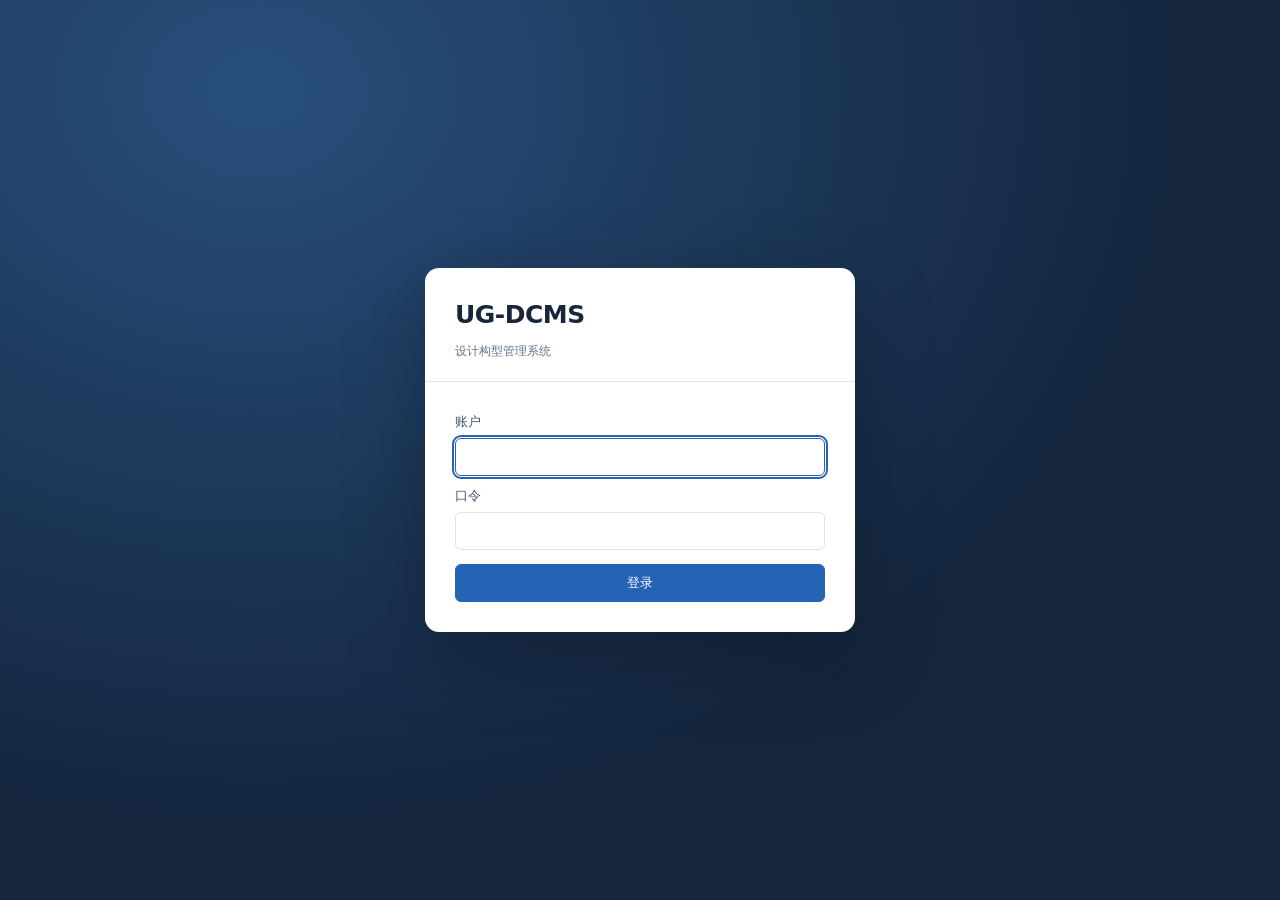
==== src/frontend/index.html @ 936ef383 "rc2.39: replace IMA menu with separate additive data backup import" ====
<!DOCTYPE html>
<html lang="zh-CN">
<head>
<meta charset="utf-8">
<meta name="viewport" content="width=device-width, initial-scale=1">
<title>UG-DCMS 设计构型管理</title>
<link rel="stylesheet" href="app.css?v=rc2.39">
</head>
<body>
<div id="root"></div>
<div id="toast"></div>
<script type="module" src="js/app.js?v=rc2.39"></script>
</body>
</html>
---- src/frontend/app.css ----
/* =====================================================================
   UG-DCMS 界面样式
   设计取向: 视觉语汇取自工程图纸本身 —— 标题栏、明细表、版次标记。
   件号与图号使用等宽字体是功能需要: 避免 0/O、1/l 混淆, 且便于纵向比对,
   不是装饰。信息密度优先于留白, 因为使用者一次要看的对象很多。
   无外部字体与脚本依赖 —— 部署环境很可能不通外网。
   ===================================================================== */
:root {
  --paper:      #f7f8f9;
  --surface:    #ffffff;
  --ink:        #101418;   /* 制图墨色, 偏蓝的黑 */
  --ink-2:      #4a5460;
  --ink-3:      #79838f;
  --rule:       #c9cfd6;   /* 图纸线 */
  --rule-light: #e3e7ea;
  --accent:     #1f4e79;   /* ISO 制图蓝 */
  --accent-bg:  #eaf0f6;

  /* 状态色承载信息, 不是装饰 */
  --st-draft:    #6b5b00;
  --st-review:   #1f4e79;
  --st-released: #14653a;
  --st-obsolete: #7a2e2e;
  --st-error:    #b3261e;
  --st-warn:     #8a5a00;

  --mono: "Cascadia Mono", "Consolas", "DejaVu Sans Mono", "Courier New", monospace;
  --sans: "Source Han Sans SC", "Noto Sans CJK SC", "Microsoft YaHei",
          "PingFang SC", system-ui, sans-serif;
}

.restore-mask{position:fixed;inset:0;z-index:9999;background:rgba(15,31,52,.58);display:flex;align-items:center;justify-content:center;padding:24px}
.restore-dialog{width:min(560px,100%);background:#fff;border-radius:10px;box-shadow:0 20px 60px rgba(0,0,0,.3);padding:28px}
.restore-dialog progress{width:100%;height:22px;margin:14px 0 8px;accent-color:#2469ad}
.restore-progress-line{display:flex;align-items:center;justify-content:space-between;margin-bottom:16px}
.restore-progress-line b{font-size:22px;color:#185b9d}

* { box-sizing: border-box; }
html, body { height: 100%; }
body {
  margin: 0; background: var(--paper); color: var(--ink);
  font: 14px/1.55 var(--sans);
}
a { color: var(--accent); text-decoration: none; }
a:hover { text-decoration: underline; }
:focus-visible { outline: 2px solid var(--accent); outline-offset: 1px; }

/* ---------- 布局 ---------- */
.shell { display: grid; grid-template-columns: 208px 1fr; min-height: 100vh; }
.rail {
  background: var(--surface); border-right: 1px solid var(--rule);
  display: flex; flex-direction: column;
}
.brand {
  padding: 14px 16px; border-bottom: 1px solid var(--rule);
  font-weight: 600; letter-spacing: .01em;
}
.brand small { display: block; font-weight: 400; color: var(--ink-3); font-size: 12px; }
.nav { padding: 8px 0; flex: 1; overflow-y: auto; }
.nav h4 {
  margin: 14px 16px 4px; font-size: 11px; font-weight: 600; color: var(--ink-3);
}
.nav a {
  display: block; padding: 6px 16px; color: var(--ink-2); border-left: 3px solid transparent;
}
.nav a:hover { background: var(--accent-bg); text-decoration: none; }
.nav a.on { background: var(--accent-bg); color: var(--accent); border-left-color: var(--accent); font-weight: 600; }
.whoami { padding: 10px 16px; border-top: 1px solid var(--rule); font-size: 12px; color: var(--ink-2); }
.main { padding: 18px 22px 60px; max-width: 1400px; }

/* ---------- 图纸标题栏 ---------- */
/* 对象详情页的头部按图纸标题栏的格子结构呈现, 与工程师在每张图上看到的一致 */
.titleblock { border: 1.5px solid var(--ink); background: var(--surface); margin-bottom: 18px; }
.titleblock .tb-head {
  display: flex; align-items: baseline; gap: 14px;
  padding: 10px 14px; border-bottom: 1.5px solid var(--ink);
}
.titleblock .tb-code { font: 600 20px/1.2 var(--mono); letter-spacing: .02em; }
.titleblock .tb-name { font-size: 15px; color: var(--ink-2); }
.tb-grid { display: grid; grid-template-columns: repeat(4, 1fr); }
.tb-cell { padding: 7px 12px; border-right: 1px solid var(--rule); border-bottom: 1px solid var(--rule); }
.tb-cell:nth-child(4n) { border-right: 0; }
.tb-cell b { display: block; font-size: 11px; font-weight: 500; color: var(--ink-3); margin-bottom: 2px; }
.tb-cell span { font-size: 13px; }
.tb-cell .mono { font-family: var(--mono); }

/* ---------- 通用块 ---------- */
h1 { font-size: 19px; margin: 0 0 4px; font-weight: 600; }
h2 { font-size: 15px; margin: 22px 0 8px; font-weight: 600; }
.sub { color: var(--ink-3); font-size: 13px; margin: 0 0 16px; }
.panel { background: var(--surface); border: 1px solid var(--rule); margin-bottom: 16px; }
.panel > header {
  padding: 9px 13px; border-bottom: 1px solid var(--rule);
  display: flex; justify-content: space-between; align-items: center; gap: 10px;
}
.panel > header h3 { margin: 0; font-size: 14px; font-weight: 600; }
.panel .body { padding: 13px; }
.grid2 { display: grid; grid-template-columns: repeat(auto-fit, minmax(300px, 1fr)); gap: 16px; }
.grid4 { display: grid; grid-template-columns: repeat(auto-fit, minmax(160px, 1fr)); gap: 12px; }

/* ---------- 明细表 ---------- */
table { width: 100%; border-collapse: collapse; font-size: 13px; }
th, td { padding: 6px 10px; text-align: left; border-bottom: 1px solid var(--rule-light); vertical-align: top; }
th { font-weight: 600; font-size: 12px; color: var(--ink-2); background: #f2f4f6; border-bottom: 1px solid var(--rule); }
tbody tr:hover { background: #f8fafb; }
td.mono, th.mono, .mono { font-family: var(--mono); }
td.num { text-align: right; font-family: var(--mono); }
.empty { padding: 26px 13px; color: var(--ink-3); text-align: center; }
.empty b { display: block; color: var(--ink-2); margin-bottom: 4px; font-weight: 600; }

/* ---------- 状态标记 ---------- */
.st { display: inline-block; padding: 1px 7px; font-size: 12px; border: 1px solid currentColor; }
.st-DRAFT, .st-WORKING, .st-PENDING, .st-PREVIEW { color: var(--st-draft); }
.st-IN_REVIEW { color: var(--st-review); }
.st-RELEASED, .st-ACTIVE, .st-ACCEPTED, .st-OK, .st-COMMITTED { color: var(--st-released); }
.st-SUPERSEDED, .st-CLOSED, .st-DEPRECATED, .st-CANCELLED, .st-ABORTED { color: var(--ink-3); }
.st-OBSOLETE, .st-MISMATCH, .st-MISSING, .st-ERROR { color: var(--st-obsolete); }
.st-WARNING { color: var(--st-warn); }
.st-current { color: var(--st-released); font-weight: 600; }

/* ---------- 表单与按钮 ---------- */
label { display: block; font-size: 12px; color: var(--ink-2); margin: 10px 0 3px; }
input, select, textarea {
  width: 100%; padding: 6px 9px; font: 14px var(--sans);
  border: 1px solid var(--rule); background: var(--surface); color: var(--ink);
}
input.mono, textarea.mono { font-family: var(--mono); }
textarea { min-height: 68px; resize: vertical; }
input:disabled, select:disabled { background: #f2f4f6; color: var(--ink-3); }
.btn {
  display: inline-block; padding: 6px 14px; font: 13px var(--sans); cursor: pointer;
  border: 1px solid var(--ink); background: var(--surface); color: var(--ink);
}
.btn:hover { background: var(--ink); color: var(--surface); }
.btn.primary { background: var(--accent); border-color: var(--accent); color: #fff; }
.btn.primary:hover { background: #17395a; }
.btn.small { padding: 3px 9px; font-size: 12px; }
.btn.danger { border-color: var(--st-obsolete); color: var(--st-obsolete); }
.btn.danger:hover { background: var(--st-obsolete); color: #fff; }
.btn:disabled { opacity: .45; cursor: not-allowed; }
.actions { display: flex; gap: 8px; flex-wrap: wrap; margin-top: 14px; }
.inline-form { display: flex; gap: 8px; align-items: flex-end; flex-wrap: wrap; }
.inline-form > div { flex: 1 1 130px; }
.inline-form label { margin-top: 0; }

/* ---------- 提示 ---------- */
.note { padding: 9px 12px; border-left: 3px solid var(--accent); background: var(--accent-bg); font-size: 13px; margin: 10px 0; }
.note.error { border-color: var(--st-error); background: #fbeceb; }
.note.warn { border-color: var(--st-warn); background: #fdf6e8; }
.note ul { margin: 5px 0 0 18px; padding: 0; }
#toast {
  position: fixed; right: 18px; bottom: 18px; z-index: 90;
  display: flex; flex-direction: column; gap: 8px; max-width: 380px;
}
.toast {
  background: var(--ink); color: #fff; padding: 9px 13px; font-size: 13px;
  border-left: 3px solid var(--st-released);
}
.toast.error { border-left-color: var(--st-error); }
.toast small { display: block; color: #b9c2cc; font-family: var(--mono); font-size: 11px; margin-top: 2px; }

/* ---------- 统计块 ---------- */
.stat { background: var(--surface); border: 1px solid var(--rule); padding: 11px 13px; }
.stat b { display: block; font: 600 22px/1.1 var(--mono); }
.stat span { font-size: 12px; color: var(--ink-3); }
.stat.alert b { color: var(--st-error); }

/* ---------- 登录 ---------- */
.login-wrap { display: grid; place-items: center; min-height: 100vh; padding: 20px; }
.login { width: 100%; max-width: 380px; background: var(--surface); border: 1.5px solid var(--ink); }
.login .head { padding: 16px 20px; border-bottom: 1.5px solid var(--ink); }
.login .head h1 { font-size: 17px; }
.login .head p { margin: 3px 0 0; font-size: 12px; color: var(--ink-3); }
.login .body { padding: 16px 20px 20px; }

/* ---------- 向导步骤 ---------- */
/* 建族确实是有序步骤, 编号在此表达真实顺序而非装饰 */
.steps { display: flex; border: 1px solid var(--rule); background: var(--surface); margin-bottom: 14px; }
.step { flex: 1; padding: 8px 12px; border-right: 1px solid var(--rule); font-size: 13px; color: var(--ink-3); }
.step:last-child { border-right: 0; }
.step.on { background: var(--accent-bg); color: var(--accent); font-weight: 600; }
.step.done { color: var(--st-released); }
.step i { font-style: normal; font-family: var(--mono); margin-right: 6px; }

.tree-indent { display: inline-block; color: var(--rule); font-family: var(--mono); }
.split { display: grid; grid-template-columns: 1fr 1fr; gap: 16px; }
.right { text-align: right; }
.muted { color: var(--ink-3); }
.nowrap { white-space: nowrap; }

@media (max-width: 900px) {
  .shell { grid-template-columns: 1fr; }
  .rail { flex-direction: row; overflow-x: auto; border-right: 0; border-bottom: 1px solid var(--rule); }
  .nav { display: flex; padding: 0; }
  .nav h4, .whoami { display: none; }
  .tb-grid { grid-template-columns: repeat(2, 1fr); }
  .tb-cell:nth-child(4n) { border-right: 1px solid var(--rule); }
  .tb-cell:nth-child(2n) { border-right: 0; }
  .split { grid-template-columns: 1fr; }
}
@media (prefers-reduced-motion: reduce) { * { transition: none !important; animation: none !important; } }

/* Unified desktop workspace; all assets remain available offline. */
:root { --paper:#f3f6fb; --ink:#17263b; --ink-2:#475970; --ink-3:#63748b; --rule:#dce4ee; --accent:#2563b5; --accent-bg:#eaf2ff; }
.shell { grid-template-columns:216px minmax(0,1fr); }
.rail { background:#f8fbff; color:#19324f; position:sticky; top:0; height:100vh; border-right:1px solid #d6e1ef; box-shadow:4px 0 18px #10233a14; }
.brand { padding:20px 18px 18px; font-size:20px; color:#fff; letter-spacing:.04em; border-color:#304158; background:linear-gradient(135deg,#1e4f85,#132945); }
.brand small { color:#b7c8df; font-size:12px; margin-top:5px; letter-spacing:.12em; }
.nav { padding:8px 9px 14px; scrollbar-width:thin; scrollbar-color:#b4c6da transparent; }
.nav::-webkit-scrollbar { width:5px; }
.nav::-webkit-scrollbar-track { background:transparent; }
.nav::-webkit-scrollbar-thumb { background:#b4c6da; border-radius:9px; }
.nav h4 { color:#7187a1; margin:17px 10px 6px; padding-top:10px; border-top:1px solid #e3eaf3; letter-spacing:.09em; }
.nav h4:first-child { border-top:0; padding-top:0; }
.nav a { display:flex; align-items:center; gap:9px; margin:2px 0; padding:7px 9px; color:#344f6e; border-radius:8px; border-left:0; }
.nav-icon { width:25px; height:25px; flex:0 0 25px; display:grid; place-items:center; border:1px solid #cbd9e9; background:#fff; border-radius:7px; color:#55789e; font-size:14px; }
.nav a:hover { background:#e9f2fd; color:#174f8c; }
.nav a.on { background:linear-gradient(90deg,#2b67ad,#285b98); color:white; box-shadow:0 5px 14px #07182b4d; }
.nav a.on .nav-icon { color:#fff; border-color:#91c4ff; background:#ffffff14; }
.whoami { margin:8px; padding:12px 13px; border:1px solid #d3dfed; border-radius:9px; background:#fff; color:#284560; line-height:1.65; }
.whoami .muted { color:#73869b; }
.whoami a { color:#2867aa; display:inline-block; margin:7px 14px 0 0; }
.main { min-width:0; width:100%; max-width:1680px; padding:30px 32px 60px; }
h1 { font-size:25px; letter-spacing:-.02em; margin-bottom:7px; }
h1,.tb-code,.tb-cell { overflow-wrap:anywhere; }
.sub { font-size:14px; margin-bottom:22px; }
.panel,.stat { border-radius:10px; box-shadow:0 2px 6px #18345906; }
.panel { margin-top:16px; overflow:hidden; }
.panel > header { padding:14px 18px; border-color:var(--rule-light); flex-wrap:wrap; }
.panel > header h3 { font-size:15px; }
.panel .body { padding:18px; }
.grid4 { gap:14px; margin:20px 0; grid-template-columns:repeat(auto-fit,minmax(170px,1fr)); }
.stat { padding:19px 20px; border-top:3px solid #8cb5e9; }
.stat b { font-size:28px; margin-bottom:10px; color:#204775; }
.stat span { font-size:13px; }
.table-scroll { width:100%; overflow-x:auto; }
th { padding:11px 14px; background:#f6f8fc; white-space:nowrap; }
td { padding:12px 14px; }
tbody tr:hover { background:#f1f6fd; }
.empty { padding:42px 18px; }
.st,.badge { border-radius:5px; padding:3px 8px; font-size:12px; }
.st-ACTIVE,.st-RELEASED,.st-ACCEPTED { background:#edf8f1; border-color:#c5e5d2; }
.st-CANCELLED,.st-DEPRECATED { background:#f1f3f6; border-color:#d7dce4; }
.badge { display:inline-block; background:#eff4fb; color:#38577e; }
.badges,.row-actions { display:flex; gap:6px; flex-wrap:wrap; }
.row-actions { min-width:190px; }
.btn { border-color:#cad6e5; border-radius:6px; padding:9px 16px; font-weight:500; min-height:36px; white-space:nowrap; }
.btn:hover { background:#eaf2ff; color:var(--accent); border-color:#93b4df; text-decoration:none; }
.btn.primary { color:white; }
.btn.small { min-height:30px; padding:4px 10px; }
input,select,textarea { border-radius:6px; padding:9px 11px; min-height:38px; }
input:focus,select:focus,textarea:focus { border-color:var(--accent); }
input[type=checkbox],input[type=radio] { width:17px; min-height:17px; accent-color:var(--accent); }
label { font-size:13px; margin-bottom:6px; }
.note { border-radius:0 7px 7px 0; padding:12px 15px; }
.page-heading { display:flex; justify-content:space-between; align-items:center; gap:16px; flex-wrap:wrap; }
.page-heading .sub { margin-bottom:0; }
.toolbar { display:flex; align-items:center; flex-wrap:wrap; gap:12px; margin:18px 0; }
.toolbar input { flex:1 1 220px; width:auto; }
.toolbar select { flex:0 1 180px; width:auto; }
.home-shortcuts { margin:18px 0; }
.titleblock { border-color:#b6c9df; border-radius:8px; overflow:hidden; }
.titleblock .tb-head { background:#edf3fb; border-color:#b6c9df; padding:16px; flex-wrap:wrap; }
.login-wrap { background:radial-gradient(ellipse at 20% 10%,#284f7c 0,#14253d 65%); }
.login { border:0; border-radius:14px; max-width:430px; box-shadow:0 24px 80px #0004; }
.login .head { padding:28px 30px 20px; border-color:var(--rule); }
.login .head h1 { font-size:25px; }
.login .body { padding:20px 30px 30px; }
.login .actions .btn { width:100%; }
.editor { border:1px solid var(--rule); border-radius:12px; padding:26px; width:min(720px,calc(100vw - 32px)); max-height:90vh; color:var(--ink); box-shadow:0 24px 80px #10203933; }
.editor::backdrop { background:#0b1d35a6; }
.editor h2 { margin:0 0 20px; font-size:21px; }
.editor .grid2 { grid-template-columns:repeat(2,minmax(0,1fr)); }
.editor fieldset { border:1px solid var(--rule); border-radius:8px; margin:18px 0; padding:14px; }
.role-grid { display:grid; grid-template-columns:repeat(2,minmax(0,1fr)); gap:10px; }
.role-option { display:flex; align-items:center; gap:9px; margin:0; padding:9px; background:#f5f8fc; border-radius:5px; }
.dialog-actions { justify-content:flex-end; padding-top:16px; border-top:1px solid var(--rule); }
.condition-row { display:flex; flex-wrap:wrap; gap:7px; padding:12px 0; border-bottom:1px solid var(--rule-light); }
.condition-row input { flex:1 1 130px; width:130px; }
.condition-row select { flex:0 1 110px; width:110px; }
details > summary { cursor:pointer; color:var(--accent); }
.part-picker { position:relative; min-width:300px; }
.panel.bom-add-panel { overflow:visible; }
.class-notes { font-size:12px; margin-top:8px; }
.part-picker-results { position:absolute; z-index:30; left:0; width:max(100%, 440px); max-width:calc(100vw - 48px); top:42px; max-height:min(440px, 60vh); overflow:auto; background:#fff; border:1px solid #b9cbe0; border-radius:8px; box-shadow:0 12px 28px #10243d2e; }
.part-picker-results:empty { display:none; }
.part-picker-option { width:100%; display:grid; grid-template-columns:minmax(120px,.8fr) minmax(130px,1fr); gap:4px 12px; padding:10px 12px; text-align:left; border:0; border-bottom:1px solid #e5ebf3; background:#fff; color:var(--ink); cursor:pointer; }
.part-picker-option:hover { background:#edf5ff; }
.part-picker-option:disabled { color:#9b6262; background:#faf5f5; cursor:not-allowed; }
.part-picker-option small { grid-column:1/-1; color:var(--ink-3); }
.part-picker-selected { padding-top:5px; font-size:12px; }
@media (min-width:1500px) { .main > div > .grid4 { grid-template-columns:repeat(4,minmax(0,1fr)); } }
@media (max-width:900px) {
  .shell { grid-template-columns:minmax(0,1fr); }
  .rail { position:static; height:auto; display:block; }
  .brand { padding:15px 20px; }
  .nav { display:flex; overflow-x:auto; padding:6px 12px; }
  .nav a { flex-shrink:0; }
  .whoami { display:block; padding:8px 20px; }
  .whoami > div { display:inline; margin-right:12px; }
  .main { padding:22px 16px 40px; }
  .grid2 { grid-template-columns:minmax(0,1fr); }
}
@media (max-width:560px) { .editor .grid2,.role-grid { grid-template-columns:minmax(0,1fr); } .page-heading { align-items:flex-start; } }
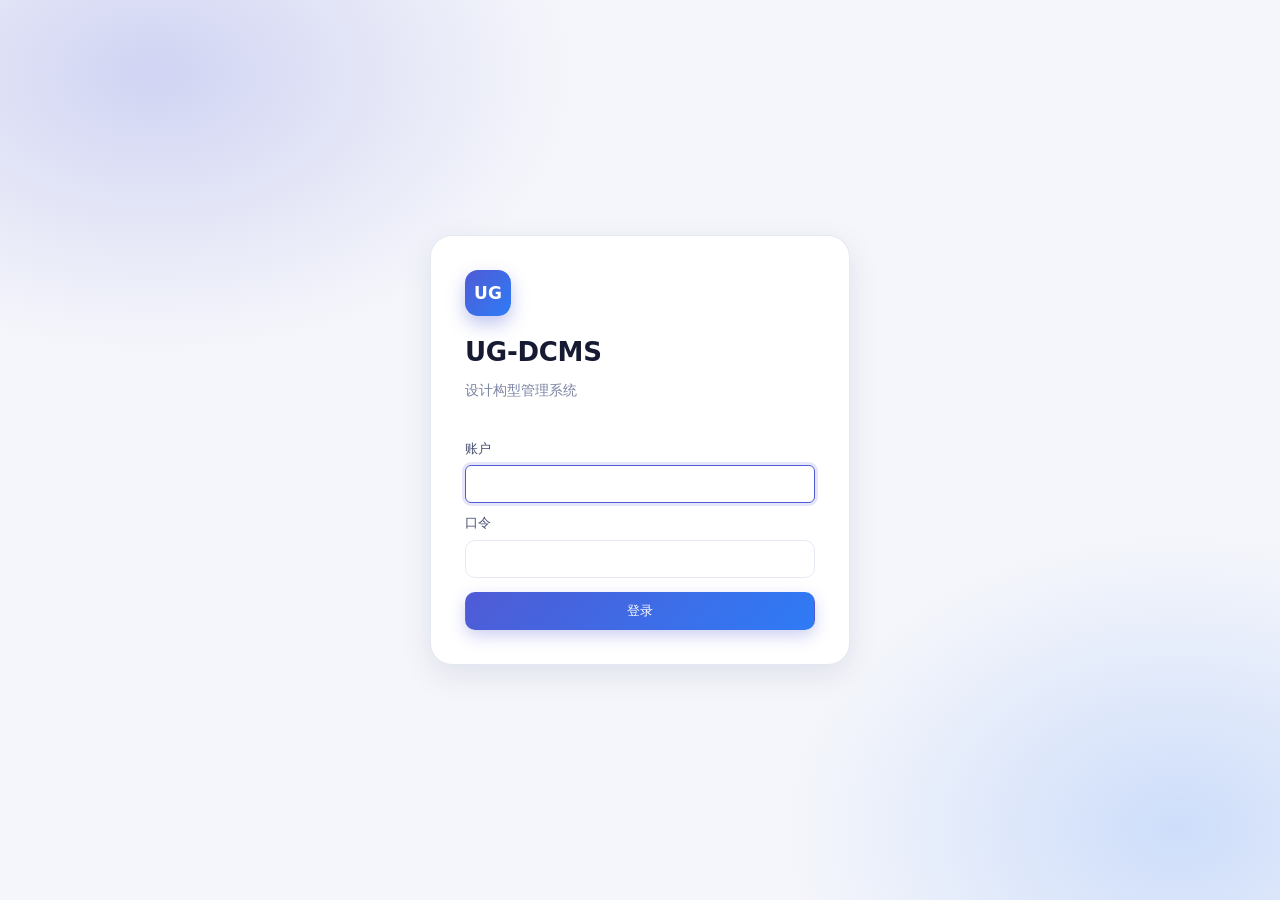
==== commit 2ea898e8: "Restyle the UI: modern light theme, new shell and home page - theme.css (loaded after app.css): new " ====
--- a/src/frontend/index.html
+++ b/src/frontend/index.html
@@ -4,11 +4,12 @@
 <meta charset="utf-8">
 <meta name="viewport" content="width=device-width, initial-scale=1">
 <title>UG-DCMS 设计构型管理</title>
-<link rel="stylesheet" href="app.css?v=rc2.39">
+<link rel="stylesheet" href="app.css?v=rc2.45">
+<link rel="stylesheet" href="theme.css?v=rc2.45">
 </head>
 <body>
 <div id="root"></div>
 <div id="toast"></div>
-<script type="module" src="js/app.js?v=rc2.39"></script>
+<script type="module" src="js/app.js?v=rc2.45"></script>
 </body>
 </html>
--- a/src/frontend/app.css
+++ b/src/frontend/app.css
@@ -128,17 +128,18 @@
 textarea { min-height: 68px; resize: vertical; }
 input:disabled, select:disabled { background: #f2f4f6; color: var(--ink-3); }
 .btn {
-  display: inline-block; padding: 6px 14px; font: 13px var(--sans); cursor: pointer;
+  display: inline-flex; align-items: center; justify-content: center; gap: 6px;
+  vertical-align: middle; text-align: center; font: 13px/20px var(--sans); cursor: pointer;
   border: 1px solid var(--ink); background: var(--surface); color: var(--ink);
 }
 .btn:hover { background: var(--ink); color: var(--surface); }
 .btn.primary { background: var(--accent); border-color: var(--accent); color: #fff; }
 .btn.primary:hover { background: #17395a; }
-.btn.small { padding: 3px 9px; font-size: 12px; }
 .btn.danger { border-color: var(--st-obsolete); color: var(--st-obsolete); }
 .btn.danger:hover { background: var(--st-obsolete); color: #fff; }
 .btn:disabled { opacity: .45; cursor: not-allowed; }
-.actions { display: flex; gap: 8px; flex-wrap: wrap; margin-top: 14px; }
+.actions { display: flex; align-items: center; gap: 8px; flex-wrap: wrap; margin-top: 14px; }
+.actions .actions { margin-top: 0; }
 .inline-form { display: flex; gap: 8px; align-items: flex-end; flex-wrap: wrap; }
 .inline-form > div { flex: 1 1 130px; }
 .inline-form label { margin-top: 0; }
@@ -244,10 +245,15 @@
 .badge { display:inline-block; background:#eff4fb; color:#38577e; }
 .badges,.row-actions { display:flex; gap:6px; flex-wrap:wrap; }
 .row-actions { min-width:190px; }
-.btn { border-color:#cad6e5; border-radius:6px; padding:9px 16px; font-weight:500; min-height:36px; white-space:nowrap; }
+.btn { border-color:#cad6e5; border-radius:6px; padding:8px 14px; font-weight:500; min-height:38px; white-space:nowrap; flex-shrink:0; }
 .btn:hover { background:#eaf2ff; color:var(--accent); border-color:#93b4df; text-decoration:none; }
 .btn.primary { color:white; }
-.btn.small { min-height:30px; padding:4px 10px; }
+/* Size follows placement: page/form actions 38px, dense rows 32px.
+   Legacy .small on shared helpers must not shrink page-level actions. */
+td .btn,.row-actions .btn,.condition-row .btn,.whoami .btn {
+  min-height:32px; padding:5px 10px; font-size:12px;
+}
+.row-actions { align-items:center; }
 input,select,textarea { border-radius:6px; padding:9px 11px; min-height:38px; }
 input:focus,select:focus,textarea:focus { border-color:var(--accent); }
 input[type=checkbox],input[type=radio] { width:17px; min-height:17px; accent-color:var(--accent); }
@@ -302,3 +308,61 @@
   .grid2 { grid-template-columns:minmax(0,1fr); }
 }
 @media (max-width:560px) { .editor .grid2,.role-grid { grid-template-columns:minmax(0,1fr); } .page-heading { align-items:flex-start; } }
+
+/* Durable additive-import progress, also on narrow client screens. */
+[data-import-progress] progress{display:block;width:100%;height:18px;margin:12px 0;accent-color:var(--primary,#2563b8)}
+[data-import-progress] p{overflow-wrap:anywhere}
+[data-import-progress][hidden]{display:none}
+
+/* ---- rc2.45: 文件管理与发布资料库 ---- */
+.page-head { display:flex; justify-content:space-between; align-items:flex-start; gap:12px; flex-wrap:wrap; }
+.page-head-actions { display:flex; gap:8px; padding-top:4px; }
+.filter-bar { display:grid; grid-template-columns:repeat(auto-fit,minmax(150px,1fr)); gap:10px 12px; align-items:end;
+  background:var(--surface); border:1px solid var(--rule-light); border-radius:10px; padding:12px 16px; margin:0 0 16px; }
+.filter-bar label { margin-top:0; }
+.filter-actions { display:flex; gap:8px; }
+.panel.fold > summary { padding:12px 18px; font-weight:600; }
+.panel.fold[open] > summary { border-bottom:1px solid var(--rule-light); }
+.file-chips { display:flex; flex-wrap:wrap; gap:10px; margin:8px 0 12px; }
+.file-chip { display:grid; gap:2px; text-align:left; min-width:190px; max-width:320px; padding:10px 14px; cursor:pointer;
+  background:var(--accent-bg); border:1px solid #c4d5e6; border-radius:8px; color:var(--ink); font:inherit; }
+.file-chip:hover { border-color:var(--accent); background:#dfeaf5; }
+.file-chip b { font-size:12px; color:var(--accent); }
+.file-chip span { overflow-wrap:anywhere; }
+.file-chip small { color:var(--ink-3); }
+.diff { display:inline-block; padding:1px 8px; border-radius:10px; font-size:12px; border:1px solid var(--rule-light); }
+.diff-SAME { color:var(--ink-3); background:#f1f3f6; }
+.diff-CHANGED { color:var(--st-warn); background:#fdf6e8; border-color:#efd9a6; }
+.diff-ADDED { color:var(--st-released); background:#edf8f1; border-color:#c5e5d2; }
+.diff-REMOVED { color:var(--st-obsolete); background:#fbeceb; border-color:#efc5c2; }
+div.muted.small { font-size:12px; }
+
+/* ---- rc2.45: 基线发布前检查 ---- */
+.ready-summary { display:flex; justify-content:space-between; align-items:center; gap:10px; flex-wrap:wrap;
+  padding:12px 16px; border-radius:8px; margin-bottom:14px; border:1px solid var(--rule-light); }
+.ready-summary.is-block { background:#fbeceb; border-color:#efc5c2; color:var(--st-obsolete); }
+.ready-summary.is-warn { background:#fdf6e8; border-color:#efd9a6; color:var(--st-warn); }
+.ready-summary.is-pass { background:#edf8f1; border-color:#c5e5d2; color:var(--st-released); }
+.ready-summary span { font-size:12px; color:var(--ink-2); }
+.ready-group { margin:0 0 12px; }
+.ready-group h4 { margin:0 0 6px; font-size:12px; color:var(--ink-3); font-weight:600; }
+.ready-row { display:flex; align-items:flex-start; gap:10px; padding:8px 10px; border-bottom:1px solid var(--rule-light); }
+.ready-row .ready-text { flex:1 1 auto; min-width:0; overflow-wrap:anywhere; }
+.ready-row .ready-text small { display:block; }
+.ready-ico { flex:0 0 22px; height:22px; border-radius:50%; display:grid; place-items:center; font-size:12px; font-weight:700; color:#fff; }
+.lv-BLOCK .ready-ico { background:var(--st-error); }
+.lv-WARN .ready-ico { background:var(--st-warn); }
+.lv-PASS .ready-ico { background:var(--st-released); }
+
+/* ---- rc2.45: 变更影响分析 ---- */
+.impact-stats { display:grid; grid-template-columns:repeat(auto-fit,minmax(150px,1fr)); gap:10px; margin-bottom:12px; }
+.impact-stat { border:1px solid var(--rule-light); border-radius:8px; padding:10px 14px; background:var(--paper); }
+.impact-stat b { display:block; font-size:22px; font-family:var(--mono); }
+.impact-stat span { font-size:12px; color:var(--ink-3); }
+.impact-stat.is-warn { border-color:#efd9a6; background:#fdf6e8; }
+.impact-stat.is-warn b { color:var(--st-warn); }
+.chip { display:inline-block; margin:1px 4px 1px 0; padding:1px 8px; border-radius:10px; background:var(--accent-bg); font-size:12px; }
+
+/* ---- rc2.45: 审批等待时长 ---- */
+.wait { display:inline-block; padding:1px 8px; border-radius:10px; font-size:12px; background:#f1f3f6; color:var(--ink-2); border:1px solid var(--rule-light); }
+.wait.is-overdue { background:#fbeceb; color:var(--st-error); border-color:#efc5c2; font-weight:600; }
--- a/src/frontend/theme.css
+++ b/src/frontend/theme.css
@@ -0,0 +1,218 @@
+/* =====================================================================
+   UG-DCMS rc2.45 界面主题 —— 现代简洁(浅色)
+   叠加在 app.css 之后加载: 只改颜色、圆角、阴影、间距与布局, 不改控件尺寸:
+   页面按钮 38px / 表格内按钮 32px / 字号 13px·12px 是界面测试固定的约束, 这里不动。
+   无外部字体与脚本, 内网离线可用。
+   ===================================================================== */
+:root {
+  --bg: #f5f6fb;
+  --surface: #ffffff;
+  --surface-2: #f8f9fd;
+  --ink: #161b33;
+  --ink-2: #465071;
+  --ink-3: #7b84a3;
+  --line: #e4e8f3;
+  --line-2: #eef0f8;
+  --brand: #4f5bd5;
+  --brand-2: #2f7bf6;
+  --brand-ink: #3a44b8;
+  --brand-bg: #eff1ff;
+  --ok: #0f8f62;   --ok-bg: #e8f7f0;
+  --warn: #a8690b; --warn-bg: #fff5de;
+  --err: #d1435b;  --err-bg: #fdeef1;
+  --info: #2f6fdd; --info-bg: #eaf2ff;
+  --radius: 14px;
+  --shadow-1: 0 1px 2px rgba(22, 27, 51, .05), 0 1px 1px rgba(22, 27, 51, .03);
+  --shadow-2: 0 10px 30px rgba(35, 45, 100, .10);
+  --font: "Segoe UI Variable Text", "Segoe UI", "Microsoft YaHei UI", "Microsoft YaHei", "PingFang SC", system-ui, sans-serif;
+
+  /* app.css 里的旧变量跟随新色板 */
+  --paper: var(--bg); --rule: var(--line); --rule-light: var(--line-2);
+  --accent: var(--brand); --accent-bg: var(--brand-bg);
+  --st-draft: var(--warn); --st-review: var(--info); --st-released: var(--ok);
+  --st-obsolete: #b4374c; --st-error: var(--err); --st-warn: var(--warn);
+  --sans: var(--font);
+}
+
+body { background: var(--bg); color: var(--ink); font-family: var(--font); -webkit-font-smoothing: antialiased; }
+a { color: var(--brand); }
+:focus-visible { outline: 2px solid var(--brand); outline-offset: 2px; border-radius: 6px; }
+h1 { font-size: 24px; letter-spacing: -.01em; }
+h2 { color: var(--ink); }
+
+/* ---------------- 侧边栏 ---------------- */
+.shell { grid-template-columns: 244px minmax(0, 1fr); }
+.rail { background: var(--surface); color: var(--ink); border-right: 1px solid var(--line); box-shadow: none; }
+.brand { display: flex; align-items: center; gap: 12px; padding: 22px 20px 14px; margin: 0; background: none; border: 0;
+  color: var(--ink); font-size: 17px; letter-spacing: 0; }
+.brand small { color: var(--ink-3); font-size: 12px; margin: 2px 0 0; letter-spacing: 0; }
+.brand-logo { flex: 0 0 38px; height: 38px; border-radius: 11px; display: grid; place-items: center; color: #fff;
+  font: 700 15px/1 var(--font); letter-spacing: .02em; background: linear-gradient(135deg, var(--brand), var(--brand-2));
+  box-shadow: 0 6px 14px rgba(79, 91, 213, .35); }
+.brand-text { display: flex; flex-direction: column; font-weight: 700; }
+.nav { padding: 6px 12px 16px; }
+.nav h4 { margin: 18px 10px 6px; padding: 0; border: 0; color: var(--ink-3); font-size: 11.5px; font-weight: 600; letter-spacing: .08em; }
+.nav h4:first-child { margin-top: 8px; }
+.nav a { display: flex; align-items: center; gap: 11px; margin: 2px 0; padding: 9px 12px; border-radius: 10px;
+  color: var(--ink-2); font-size: 14px; border: 0; transition: background .15s, color .15s; }
+.nav a:hover { background: var(--surface-2); color: var(--ink); text-decoration: none; }
+.nav a.on { background: var(--brand-bg); color: var(--brand-ink); font-weight: 600; box-shadow: none; }
+.nav-icon { width: 20px; height: 20px; flex: 0 0 20px; display: grid; place-items: center; border: 0; background: none;
+  color: var(--ink-3); font-size: 0; }
+.nav-icon svg { width: 19px; height: 19px; stroke: currentColor; fill: none; stroke-width: 1.7; stroke-linecap: round; stroke-linejoin: round; }
+.nav a:hover .nav-icon { color: var(--brand); }
+.nav a.on .nav-icon { color: var(--brand); background: none; border: 0; }
+
+.whoami { margin: 10px 12px 14px; padding: 12px 14px; border: 1px solid var(--line); border-radius: 12px; background: var(--surface-2);
+  color: var(--ink); font-size: 13px; line-height: 1.55; }
+.whoami .muted { color: var(--ink-3); font-size: 12px; }
+.whoami a { color: var(--brand); display: inline-block; margin: 6px 12px 0 0; font-size: 12.5px; }
+.whoami .who-name { font-weight: 600; }
+.whoami a[data-notification-badge] { display: block; margin: 0 0 8px; padding: 6px 10px; border-radius: 8px; background: var(--brand-bg);
+  color: var(--brand-ink); font-weight: 600; text-align: left; }
+
+/* ---------------- 顶栏与主区 ---------------- */
+.main { max-width: 1560px; padding: 0 36px 72px; }
+.topbar { position: sticky; top: 0; z-index: 20; display: flex; align-items: center; gap: 14px; margin: 0 -36px 26px; padding: 14px 36px;
+  background: rgba(245, 246, 251, .96); border-bottom: 1px solid var(--line-2); }
+.topbar-search { position: relative; flex: 1 1 420px; max-width: 520px; }
+.topbar-search svg { position: absolute; left: 13px; top: 50%; width: 17px; height: 17px; margin-top: -8.5px; stroke: var(--ink-3); fill: none;
+  stroke-width: 1.8; stroke-linecap: round; pointer-events: none; }
+.topbar-search input { width: 100%; padding: 9px 14px 9px 38px; border-radius: 999px; background: var(--surface); border: 1px solid var(--line);
+  box-shadow: var(--shadow-1); font-size: 13.5px; }
+.topbar-search input:focus { border-color: var(--brand); box-shadow: 0 0 0 3px rgba(79, 91, 213, .16); }
+.topbar-hint { margin-left: auto; color: var(--ink-3); font-size: 12.5px; white-space: nowrap; }
+
+.sub { color: var(--ink-3); }
+
+/* ---------------- 卡片、表格 ---------------- */
+.panel, .stat, .filter-bar { background: var(--surface); border: 1px solid var(--line); border-radius: var(--radius); box-shadow: var(--shadow-1); }
+.panel { margin-top: 18px; }
+.panel > header { padding: 15px 20px; border-bottom: 1px solid var(--line-2); }
+.panel > header h3 { font-size: 15px; font-weight: 650; color: var(--ink); }
+.panel .body { padding: 20px; }
+table { font-size: 13.5px; }
+th { background: transparent; color: var(--ink-3); font-size: 12px; font-weight: 600; letter-spacing: .02em; padding: 11px 16px;
+  border-bottom: 1px solid var(--line); }
+td { padding: 13px 16px; border-bottom: 1px solid var(--line-2); }
+tbody tr:hover { background: var(--surface-2); }
+tbody tr:last-child td { border-bottom: 0; }
+.empty { color: var(--ink-3); }
+.empty b { color: var(--ink-2); }
+.filter-bar { padding: 14px 18px; }
+.mono, td.mono { font-variant-numeric: tabular-nums; }
+
+/* ---------------- 按钮与表单(尺寸沿用 app.css) ---------------- */
+.btn { border: 1px solid var(--line); border-radius: 10px; background: var(--surface); color: var(--ink); box-shadow: var(--shadow-1);
+  transition: background .15s, border-color .15s, box-shadow .15s, transform .05s; }
+.btn:hover { background: var(--brand-bg); border-color: #c9ceff; color: var(--brand-ink); }
+.btn:active { transform: translateY(1px); }
+.btn.primary { border-color: transparent; color: #fff; background: linear-gradient(135deg, var(--brand), var(--brand-2));
+  box-shadow: 0 6px 16px rgba(79, 91, 213, .28); }
+.btn.primary:hover { color: #fff; background: linear-gradient(135deg, #454fc6, #2a6fe3); box-shadow: 0 8px 20px rgba(79, 91, 213, .34); }
+.btn.danger { border-color: #f3c1ca; color: var(--err); background: var(--surface); }
+.btn.danger:hover { background: var(--err); border-color: var(--err); color: #fff; }
+.btn:disabled { box-shadow: none; }
+input, select, textarea { border: 1px solid var(--line); border-radius: 10px; background: var(--surface); color: var(--ink); }
+input:hover, select:hover, textarea:hover { border-color: #ccd2e8; }
+input:focus, select:focus, textarea:focus { border-color: var(--brand); box-shadow: 0 0 0 3px rgba(79, 91, 213, .15); outline: none; }
+input:disabled, select:disabled { background: var(--surface-2); }
+label { color: var(--ink-2); font-weight: 500; }
+input[type=checkbox], input[type=radio] { accent-color: var(--brand); }
+
+/* ---------------- 状态标签: 柔和胶囊 ---------------- */
+.st { display: inline-flex; align-items: center; gap: 6px; border: 0; border-radius: 999px; padding: 3px 11px 3px 9px; font-size: 12px; font-weight: 600;
+  background: var(--surface-2); color: var(--ink-2); }
+.st::before { content: ""; width: 6px; height: 6px; border-radius: 50%; background: currentColor; }
+.st-DRAFT, .st-WORKING, .st-PENDING, .st-PREVIEW, .st-WARNING { background: var(--warn-bg); color: var(--warn); }
+.st-IN_REVIEW { background: var(--info-bg); color: var(--info); }
+.st-RELEASED, .st-ACTIVE, .st-ACCEPTED, .st-OK, .st-COMMITTED, .st-APPROVED, .st-PASS, .st-CURRENT { background: var(--ok-bg); color: var(--ok); }
+.st-SUPERSEDED, .st-CLOSED, .st-DEPRECATED, .st-CANCELLED, .st-ABORTED, .st-INACTIVE, .st-HISTORICAL { background: #eff1f7; color: var(--ink-3); }
+.st-OBSOLETE, .st-MISMATCH, .st-MISSING, .st-ERROR, .st-REJECTED, .st-FAIL { background: var(--err-bg); color: #b4374c; }
+.badge { background: var(--brand-bg); color: var(--brand-ink); border-radius: 999px; padding: 3px 10px; font-weight: 500; }
+
+/* ---------------- 提示条 ---------------- */
+.note { border: 0; border-radius: 12px; background: var(--info-bg); color: #24468a; padding: 13px 16px; }
+.note.error { background: var(--err-bg); color: #9d2a40; }
+.note.warn { background: var(--warn-bg); color: #7a4c06; }
+.toast { border-radius: 12px; background: #1d2240; box-shadow: var(--shadow-2); border-left: 0; padding: 11px 16px; }
+.toast small { color: #aab1d6; }
+
+/* ---------------- 标题栏(对象详情) ---------------- */
+.titleblock { border: 1px solid var(--line); border-radius: var(--radius); box-shadow: var(--shadow-1); background: var(--surface); }
+.titleblock .tb-head { background: linear-gradient(135deg, #f4f5ff, #eef5ff); border-bottom: 1px solid var(--line); padding: 18px 22px; }
+.titleblock .tb-code { color: var(--brand-ink); font-size: 21px; }
+.tb-cell { border-color: var(--line-2); padding: 11px 18px; }
+.tb-cell b { color: var(--ink-3); font-weight: 500; }
+
+/* ---------------- 本版新增组件跟随主题 ---------------- */
+.file-chip { background: var(--brand-bg); border: 1px solid #d8dcff; border-radius: 12px; }
+.file-chip:hover { border-color: var(--brand); background: #e6e9ff; }
+.file-chip b { color: var(--brand-ink); }
+.diff { border: 0; font-weight: 600; }
+.diff-SAME { background: #eff1f7; color: var(--ink-3); }
+.diff-CHANGED { background: var(--warn-bg); color: var(--warn); }
+.diff-ADDED { background: var(--ok-bg); color: var(--ok); }
+.diff-REMOVED { background: var(--err-bg); color: #b4374c; }
+.chip { background: var(--brand-bg); color: var(--brand-ink); }
+.impact-stat { border-radius: 12px; background: var(--surface-2); border-color: var(--line-2); }
+.impact-stat.is-warn { background: var(--warn-bg); border-color: #f3dfae; }
+.ready-summary { border-radius: 12px; }
+.ready-row { border-color: var(--line-2); }
+.wait { background: var(--surface-2); border-color: var(--line-2); }
+.wait.is-overdue { background: var(--err-bg); border-color: #f3c1ca; color: var(--err); }
+.steps { border-radius: 12px; overflow: hidden; border-color: var(--line); }
+.step.on { background: var(--brand-bg); color: var(--brand-ink); }
+.editor { border-radius: 18px; border: 0; box-shadow: var(--shadow-2), 0 0 0 1px var(--line); }
+.editor::backdrop { background: rgba(22, 27, 51, .45); }
+.part-picker-results { border-radius: 12px; border-color: var(--line); box-shadow: var(--shadow-2); }
+
+/* ---------------- 登录页 ---------------- */
+.login-wrap { background:
+  radial-gradient(600px 400px at 12% 8%, rgba(79, 91, 213, .22), transparent 70%),
+  radial-gradient(560px 420px at 92% 92%, rgba(47, 123, 246, .20), transparent 70%),
+  var(--bg); }
+.login { border: 1px solid var(--line); border-radius: 22px; background: var(--surface); box-shadow: var(--shadow-2); max-width: 420px; overflow: hidden; }
+.login .head { padding: 34px 34px 22px; border: 0; }
+.login .head::before { content: "UG"; display: grid; place-items: center; width: 46px; height: 46px; margin-bottom: 16px; border-radius: 13px; color: #fff;
+  font: 700 17px/1 var(--font); background: linear-gradient(135deg, var(--brand), var(--brand-2)); box-shadow: 0 8px 18px rgba(79, 91, 213, .35); }
+.login .head h1 { font-size: 26px; color: var(--ink); }
+.login .head p { color: var(--ink-3); font-size: 14px; }
+.login .body { padding: 6px 34px 34px; }
+
+/* ---------------- 首页 ---------------- */
+.hero { display: flex; justify-content: space-between; align-items: flex-end; gap: 18px; flex-wrap: wrap; margin-bottom: 22px; }
+.hero h1 { font-size: 27px; margin: 0 0 6px; }
+.hero .sub { margin: 0; }
+.hero-actions { display: flex; gap: 10px; flex-wrap: wrap; }
+.kpis { display: grid; grid-template-columns: repeat(4, minmax(0, 1fr)); gap: 14px; margin: 0 0 6px; }
+.kpi { display: flex; align-items: center; gap: 14px; padding: 16px 18px; background: var(--surface); border: 1px solid var(--line);
+  border-radius: var(--radius); box-shadow: var(--shadow-1); color: var(--ink); transition: box-shadow .15s, transform .15s, border-color .15s; }
+a.kpi:hover { text-decoration: none; box-shadow: var(--shadow-2); transform: translateY(-2px); border-color: #d5d9f5; }
+.kpi-ico { flex: 0 0 44px; height: 44px; border-radius: 13px; display: grid; place-items: center; background: var(--brand-bg); color: var(--brand); }
+.kpi-ico svg { width: 22px; height: 22px; stroke: currentColor; fill: none; stroke-width: 1.7; stroke-linecap: round; stroke-linejoin: round; }
+.kpi-ico.tone-ok { background: var(--ok-bg); color: var(--ok); }
+.kpi-ico.tone-warn { background: var(--warn-bg); color: var(--warn); }
+.kpi-ico.tone-err { background: var(--err-bg); color: var(--err); }
+.kpi-ico.tone-info { background: var(--info-bg); color: var(--info); }
+.kpi b { display: block; font: 700 25px/1.1 var(--font); font-variant-numeric: tabular-nums; color: var(--ink); }
+.kpi span { font-size: 12.5px; color: var(--ink-3); }
+.kpi.alert b { color: var(--err); }
+.home-grid { display: grid; grid-template-columns: minmax(0, 1.55fr) minmax(0, 1fr); gap: 20px; align-items: start; }
+.home-grid > div { min-width: 0; }
+.home-grid > div > .panel:first-child { margin-top: 18px; }
+
+/* ---------------- 响应式 ---------------- */
+@media (max-width: 1180px) { .home-grid { grid-template-columns: minmax(0, 1fr); } }
+@media (max-width: 900px) { .kpis { grid-template-columns: repeat(2, minmax(0, 1fr)); } }
+@media (max-width: 900px) {
+  .shell { grid-template-columns: minmax(0, 1fr); }
+  .rail { border-right: 0; border-bottom: 1px solid var(--line); }
+  .brand { padding: 14px 18px 8px; }
+  .nav { padding: 4px 12px 10px; }
+  .nav h4 { display: none; }
+  .nav a { padding: 8px 12px; }
+  .main { padding: 0 16px 48px; }
+  .topbar { margin: 0 -16px 20px; padding: 10px 16px; }
+  .topbar-hint { display: none; }
+}
